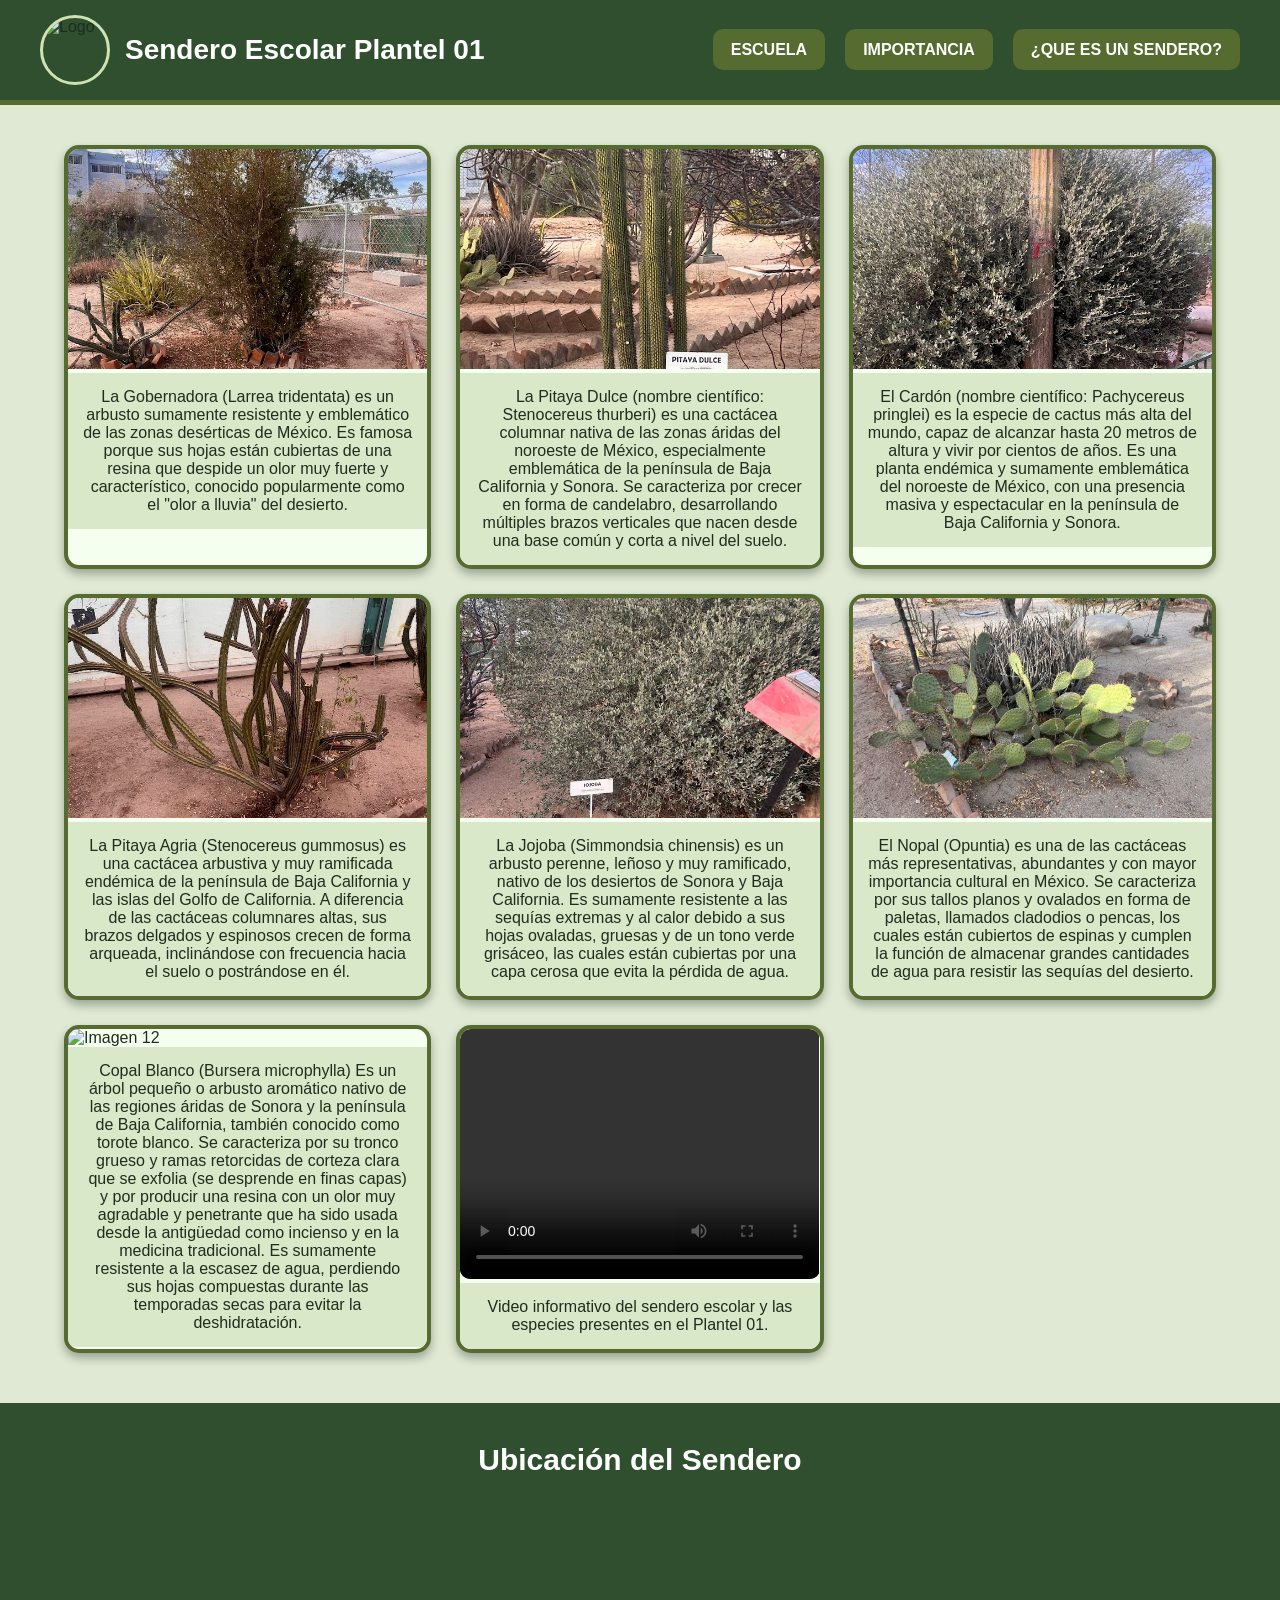
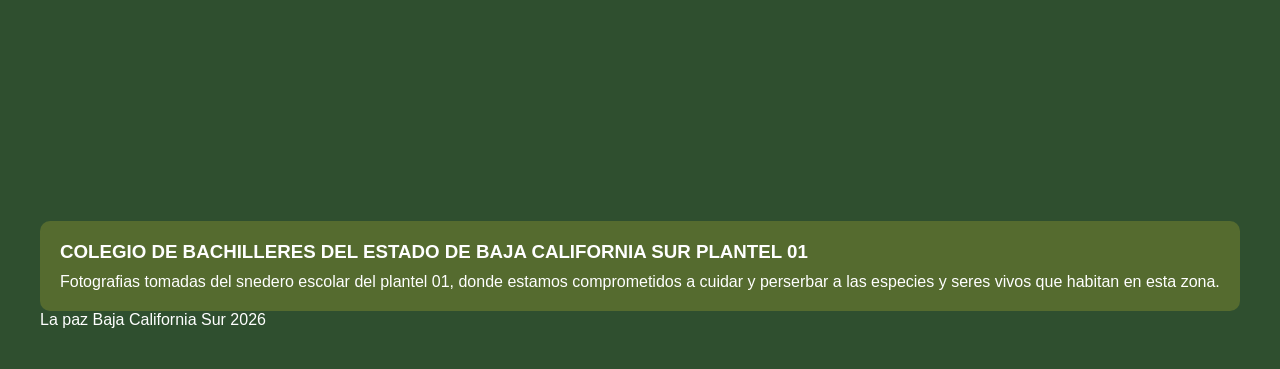
==== sendero/index.html @ 16b5c64f "Add files via upload" ====
<!DOCTYPE html>
<html lang="es">
<head>
    <meta charset="UTF-8">
    <meta name="viewport" content="width=device-width, initial-scale=1.0">
    <title>Sendero Cobach Plantel 01</title>
    <link rel="stylesheet" href="./sendero.css">
</head>
<body>

    <!-- BARRA DE NAVEGACIÓN -->
    <header>
        <nav class="navbar">

            <div class="logo-titulo">
                <img src="./Logotipo_COBACH.png" alt="Logo">
                <h1>Sendero Escolar Plantel 01</h1>
            </div>

            <ul class="menu">
                <li>
                    <a href="https://www.cobachbcs.edu.mx/" target="_blank">
                        ESCUELA
                    </a>
                </li>

                <li>
                    <a href="https://ibizabotanicobiotecnologico.com/que-es-un-jardin-botanico/" target="_blank">
                        IMPORTANCIA
                    </a>
                </li>

                <li>
                    <a href="https://buenosaires.gob.ar/gcaba_historico/noticias/asi-funcionan-los-senderos-escolares-de-la-ciudad" target="_blank">
                        ¿QUE ES UN SENDERO?
                    </a>
                </li>
            </ul>

        </nav>
    </header>

   
    <main>

        <section class="galeria">
         
            
            <div class="card">
                <img src="./8d905d65-46a2-4f76-96ae-9c691eae6c45.jpg" alt="Imagen 2">
                <p>La Gobernadora (Larrea tridentata) es un arbusto sumamente resistente y emblemático de las zonas desérticas de México. Es famosa porque sus hojas están cubiertas de una resina que despide un olor muy fuerte y característico, conocido popularmente como el "olor a lluvia" del desierto.</p>
            </div>

            
            <div class="card">
                <img src="./64dfc147-aa88-4e02-a486-56f45a81b579.jpg" alt="Imagen 3">
                <p>La Pitaya Dulce (nombre científico: Stenocereus thurberi) es una cactácea columnar nativa de las zonas áridas del noroeste de México, especialmente emblemática de la península de Baja California y Sonora. Se caracteriza por crecer en forma de candelabro, desarrollando múltiples brazos verticales que nacen desde una base común y corta a nivel del suelo.</p>
            </div>

           
            <div class="card">
                <img src="./217a3433-11b9-423f-9074-757a61aa53f0.jpg" alt="Imagen 4">
                <p>El Cardón (nombre científico: Pachycereus pringlei) es la especie de cactus más alta del mundo, capaz de alcanzar hasta 20 metros de altura y vivir por cientos de años. Es una planta endémica y sumamente emblemática del noroeste de México, con una presencia masiva y espectacular en la península de Baja California y Sonora.</p>
            </div>

           
            <div class="card">
                <img src="./852c79ca-5d94-40ac-962b-292f2fce3f3e.jpg" alt="Imagen 6">
                <p>La Pitaya Agria (Stenocereus gummosus) es una cactácea arbustiva y muy ramificada endémica de la península de Baja California y las islas del Golfo de California. A diferencia de las cactáceas columnares altas, sus brazos delgados y espinosos crecen de forma arqueada, inclinándose con frecuencia hacia el suelo o postrándose en él.</p>
            </div>

          
            <div class="card">
                <img src="./1898bb62-5201-4169-bfc8-3ea3bc43dfc9.jpg" alt="Imagen 7">
                <p>La Jojoba (Simmondsia chinensis) es un arbusto perenne, leñoso y muy ramificado, nativo de los desiertos de Sonora y Baja California. Es sumamente resistente a las sequías extremas y al calor debido a sus hojas ovaladas, gruesas y de un tono verde grisáceo, las cuales están cubiertas por una capa cerosa que evita la pérdida de agua.</p>
            </div>

            <div class="card">
                <img src="./aabf4e26-a12c-472e-bf76-3e1ccd9dc1ab.jpg" alt="Imagen 8">
                <p>El Nopal (Opuntia) es una de las cactáceas más representativas, abundantes y con mayor importancia cultural en México. Se caracteriza por sus tallos planos y ovalados en forma de paletas, llamados cladodios o pencas, los cuales están cubiertos de espinas y cumplen la función de almacenar grandes cantidades de agua para resistir las sequías del desierto.</p>
            </div>

           
            <div class="card">
                <img src="./WhatsApp Image 2025-05-19 at 5.53.58 PM.jpeg" alt="Imagen 12">
                <p>Copal Blanco (Bursera microphylla)
Es un árbol pequeño o arbusto aromático nativo de las regiones áridas de Sonora y la península de Baja California, también conocido como torote blanco. Se caracteriza por su tronco grueso y ramas retorcidas de corteza clara que se exfolia (se desprende en finas capas) y por producir una resina con un olor muy agradable y penetrante que ha sido usada desde la antigüedad como incienso y en la medicina tradicional. Es sumamente resistente a la escasez de agua, perdiendo sus hojas compuestas durante las temporadas secas para evitar la deshidratación.</p>
            </div>

            <div class="card video-card">

    <video controls>
        <source src="./video jardin botanico.mp4" type="video/mp4">
        Tu navegador no soporta videos.
    </video>

    <p>
        Video informativo del sendero escolar y las especies presentes en el Plantel 01.
    </p>

</div>

        </section>

    </main>

    
    <footer>

        <section class="mapa-info">

            <h2>Ubicación del Sendero</h2>

           
            <iframe 
    src="https://www.google.com/maps?q=Colegio+de+Bachilleres+Plantel+01+La+Paz+BCS&output=embed"
    width="100%"
    height="300"
    style="border:0;"
    allowfullscreen=""
    loading="lazy">
</iframe>
            </iframe>

            
            <div class="info">
                <h3>COLEGIO DE BACHILLERES DEL ESTADO DE BAJA CALIFORNIA SUR PLANTEL 01</h3>
                <p>Fotografias tomadas del snedero escolar del plantel 01, donde estamos comprometidos a cuidar y perserbar a las especies y seres vivos que habitan en esta zona.
                </p>
            </div>
            <div>
                <p>La paz Baja California Sur 2026</p>
            </div>

        </section>

    </footer>

</body>
</html>
---- sendero/sendero.css ----
*{
    margin: 0;
    padding: 0;
    box-sizing: border-box;
}


body{
    font-family: Arial, sans-serif;
    background-color: #dfe9d3;
    color: #1f2d1f;
}


.navbar{
    background-color: #2f4f2f;
    display: flex;
    justify-content: space-between;
    align-items: center;
    padding: 15px 40px;
    flex-wrap: wrap;
    border-bottom: 5px solid #556b2f;
}


.logo-titulo{
    display: flex;
    align-items: center;
    gap: 15px;
}

.logo-titulo img{
    width: 70px;
    height: 70px;
    border-radius: 50%;
    border: 3px solid #cfe2b3;
}

.logo-titulo h1{
    color: white;
    font-size: 28px;
}


.menu{
    list-style: none;
    display: flex;
    gap: 20px;
}

.menu li a{
    text-decoration: none;
    color: white;
    background-color: #556b2f;
    padding: 12px 18px;
    border-radius: 10px;
    transition: 0.3s;
    font-weight: bold;
}

.menu li a:hover{
    background-color: #6b8e23;
    transform: scale(1.05);
}


.galeria{
    width: 90%;
    margin: 40px auto;
    display: grid;
    grid-template-columns: repeat(3, 1fr);
    gap: 25px;
}


.card{
    background-color: #f5fff0;
    border: 4px solid #556b2f;
    border-radius: 15px;
    overflow: hidden;
    box-shadow: 0 5px 10px rgba(0,0,0,0.3);
    transition: 0.3s;
}

.card:hover{
    transform: translateY(-5px);
}

.card img{
    width: 100%;
    height: 220px;
    object-fit: cover;
}

.card p{
    padding: 15px;
    text-align: center;
    font-size: 16px;
    background-color: #d8e8c8;
}

.video-card video{
    width: 100%;
    height: 250px;
    object-fit: cover;
    border-radius: 10px;
}

footer{
    background-color: #2f4f2f;
    color: white;
    padding: 40px;
    margin-top: 50px;
}


.mapa-info h2{
    margin-bottom: 20px;
    font-size: 30px;
    text-align: center;
}

.info{
    margin-top: 20px;
    background-color: #556b2f;
    padding: 20px;
    border-radius: 10px;
}

.info h3{
    margin-bottom: 10px;
}


@media(max-width: 900px){

    .galeria{
        grid-template-columns: repeat(2, 1fr);
    }

}

@media(max-width: 600px){

    .galeria{
        grid-template-columns: 1fr;
    }

    .navbar{
        flex-direction: column;
        gap: 20px;
    }

    .menu{
        flex-direction: column;
        align-items: center;
    }

}
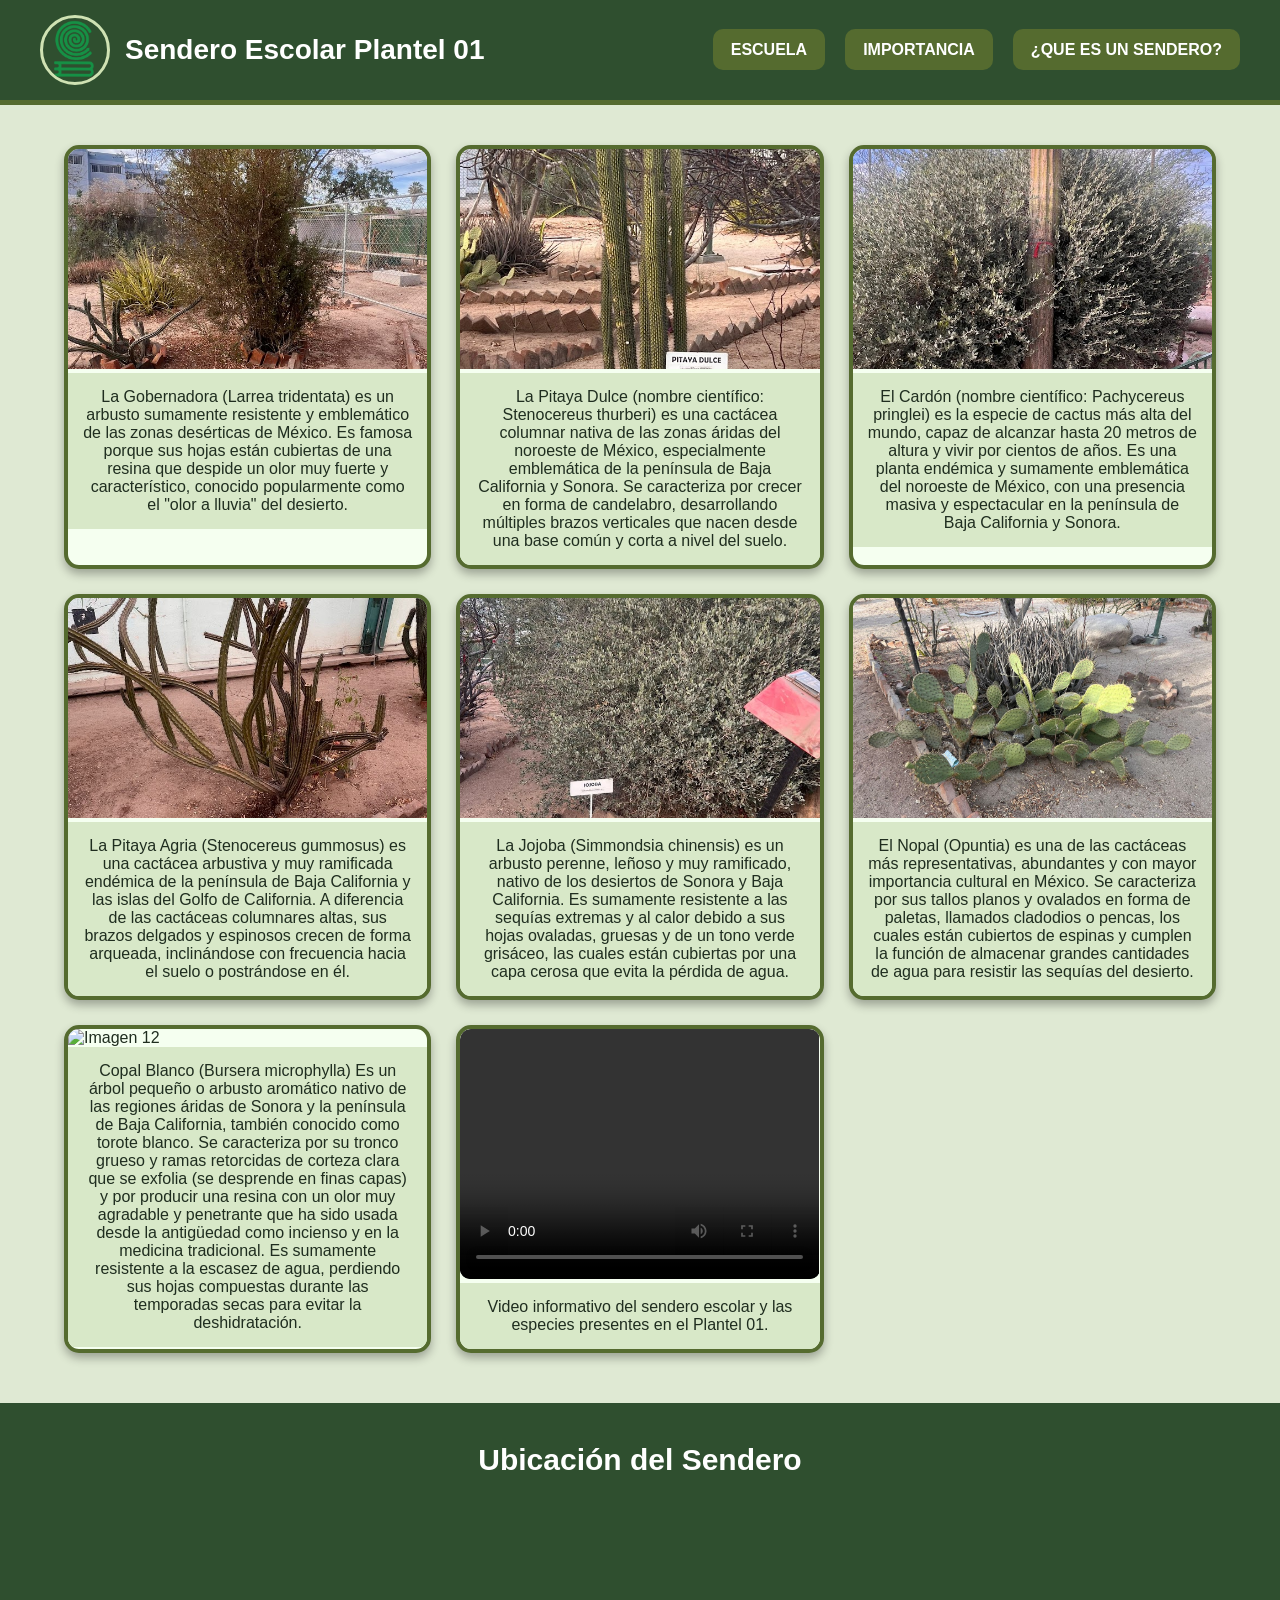
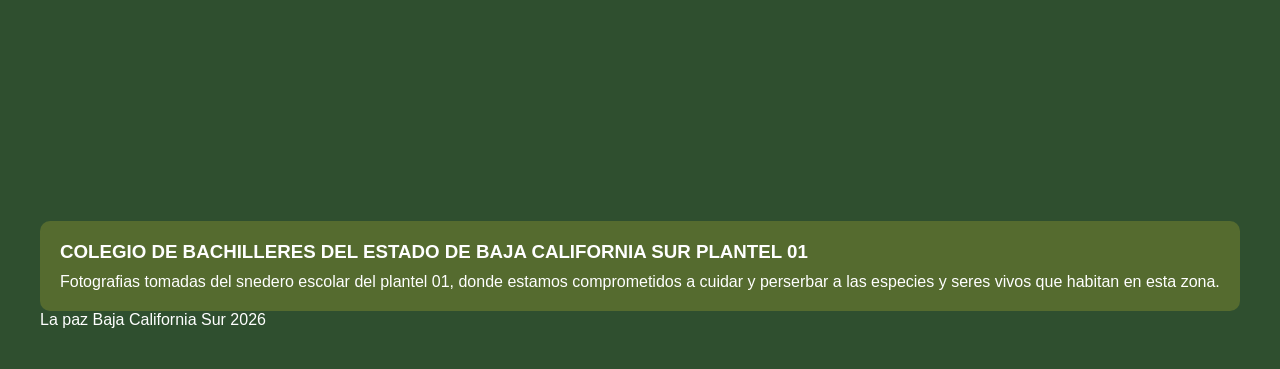
==== commit 9e915d46: "Fix HTML encoding issues in index.html" ====
--- a/sendero/index.html
+++ b/sendero/index.html
@@ -82,7 +82,7 @@
 
            
             <div class="card">
-                <img src="./WhatsApp Image 2025-05-19 at 5.53.58 PM.jpeg" alt="Imagen 12">
+                <img src="./copal.jpeg" alt="Imagen 12">
                 <p>Copal Blanco (Bursera microphylla)
 Es un árbol pequeño o arbusto aromático nativo de las regiones áridas de Sonora y la península de Baja California, también conocido como torote blanco. Se caracteriza por su tronco grueso y ramas retorcidas de corteza clara que se exfolia (se desprende en finas capas) y por producir una resina con un olor muy agradable y penetrante que ha sido usada desde la antigüedad como incienso y en la medicina tradicional. Es sumamente resistente a la escasez de agua, perdiendo sus hojas compuestas durante las temporadas secas para evitar la deshidratación.</p>
             </div>
@@ -137,4 +137,4 @@
     </footer>
 
 </body>
-</html>+</html>
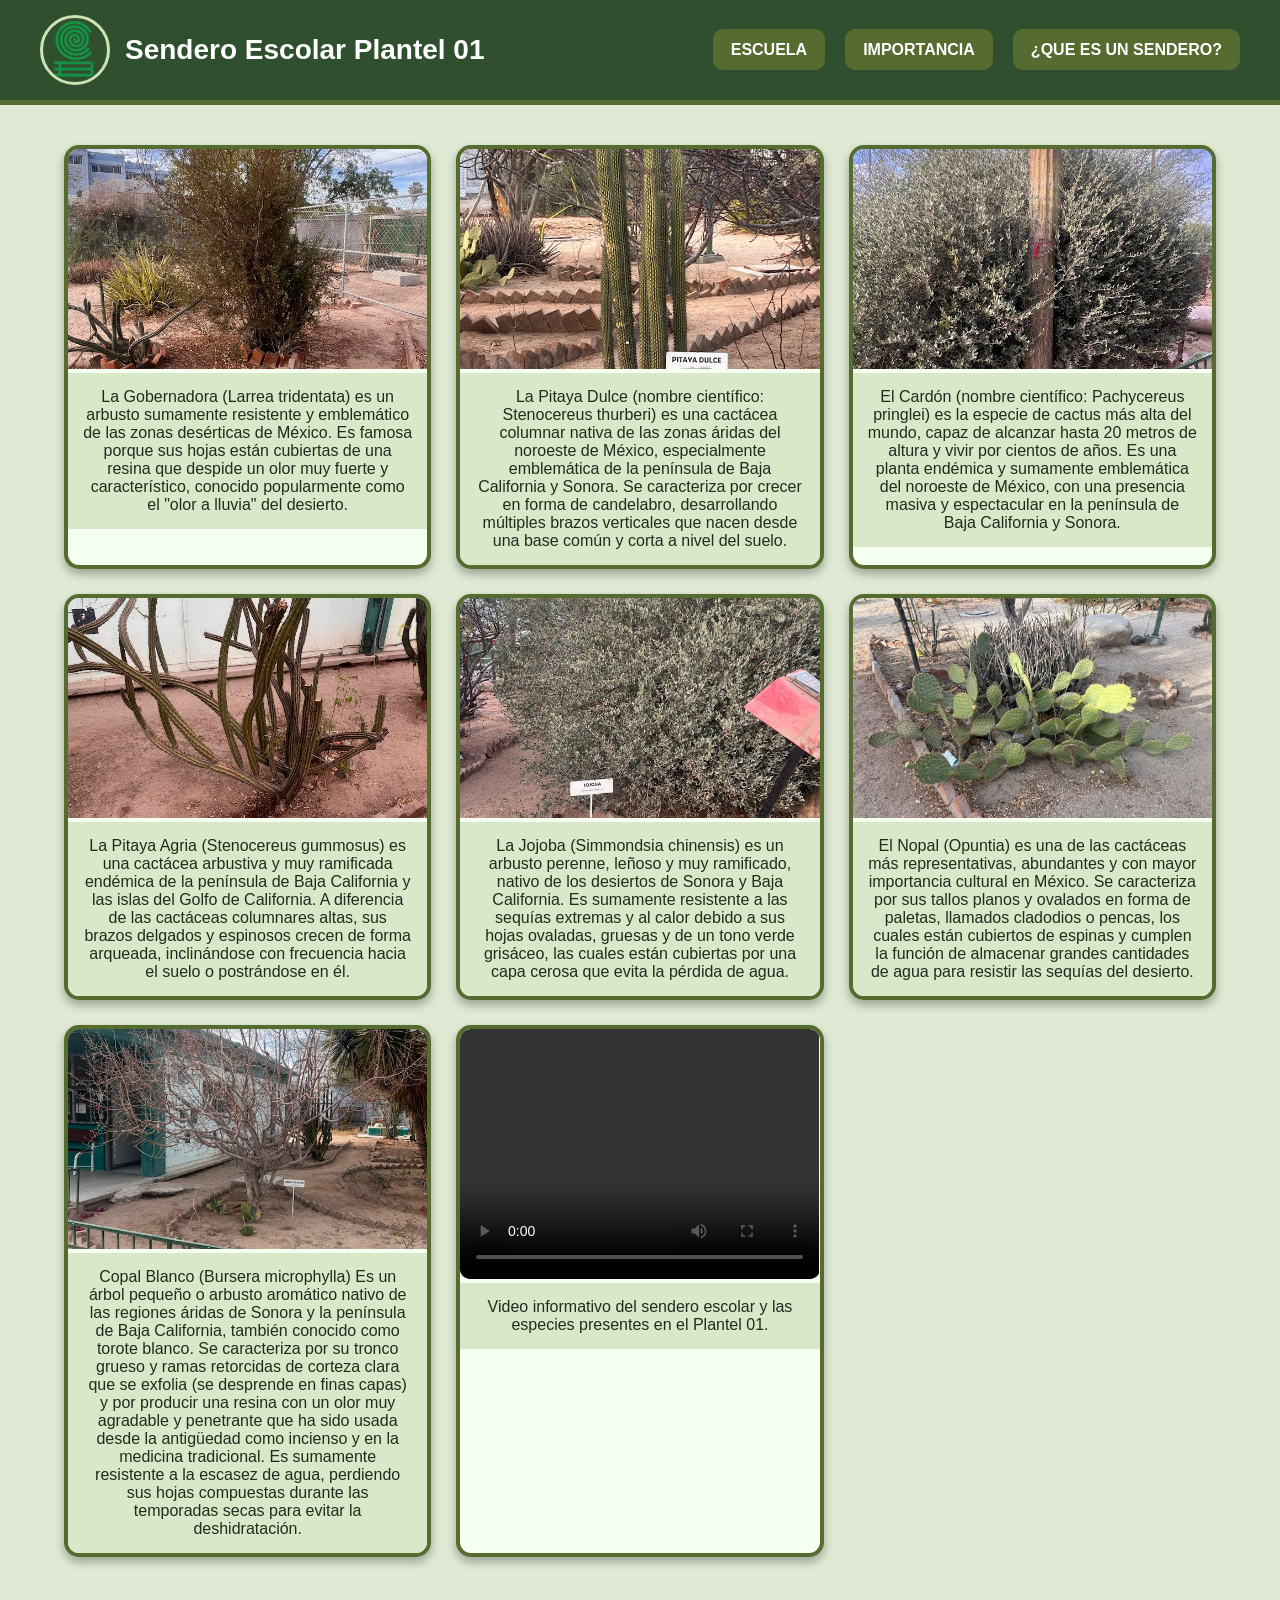
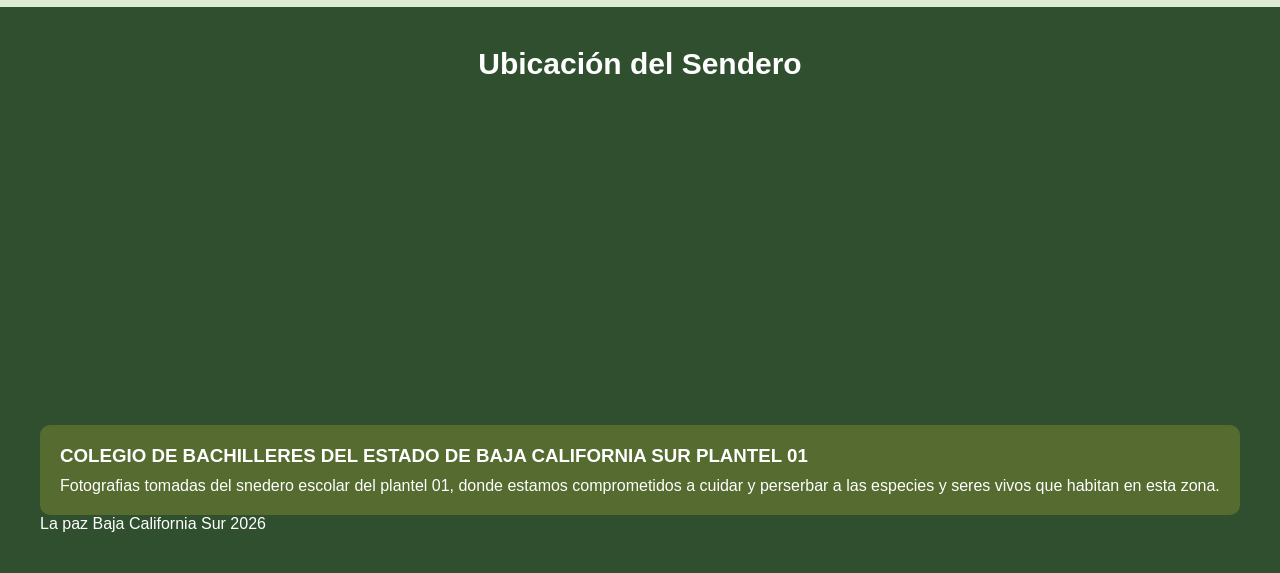
==== commit 6407651f: "Update index.html" ====
--- a/sendero/index.html
+++ b/sendero/index.html
@@ -82,7 +82,7 @@
 
            
             <div class="card">
-                <img src="./copal.jpeg" alt="Imagen 12">
+                <img src="./copal.jpg" alt="Imagen 12">
                 <p>Copal Blanco (Bursera microphylla)
 Es un árbol pequeño o arbusto aromático nativo de las regiones áridas de Sonora y la península de Baja California, también conocido como torote blanco. Se caracteriza por su tronco grueso y ramas retorcidas de corteza clara que se exfolia (se desprende en finas capas) y por producir una resina con un olor muy agradable y penetrante que ha sido usada desde la antigüedad como incienso y en la medicina tradicional. Es sumamente resistente a la escasez de agua, perdiendo sus hojas compuestas durante las temporadas secas para evitar la deshidratación.</p>
             </div>
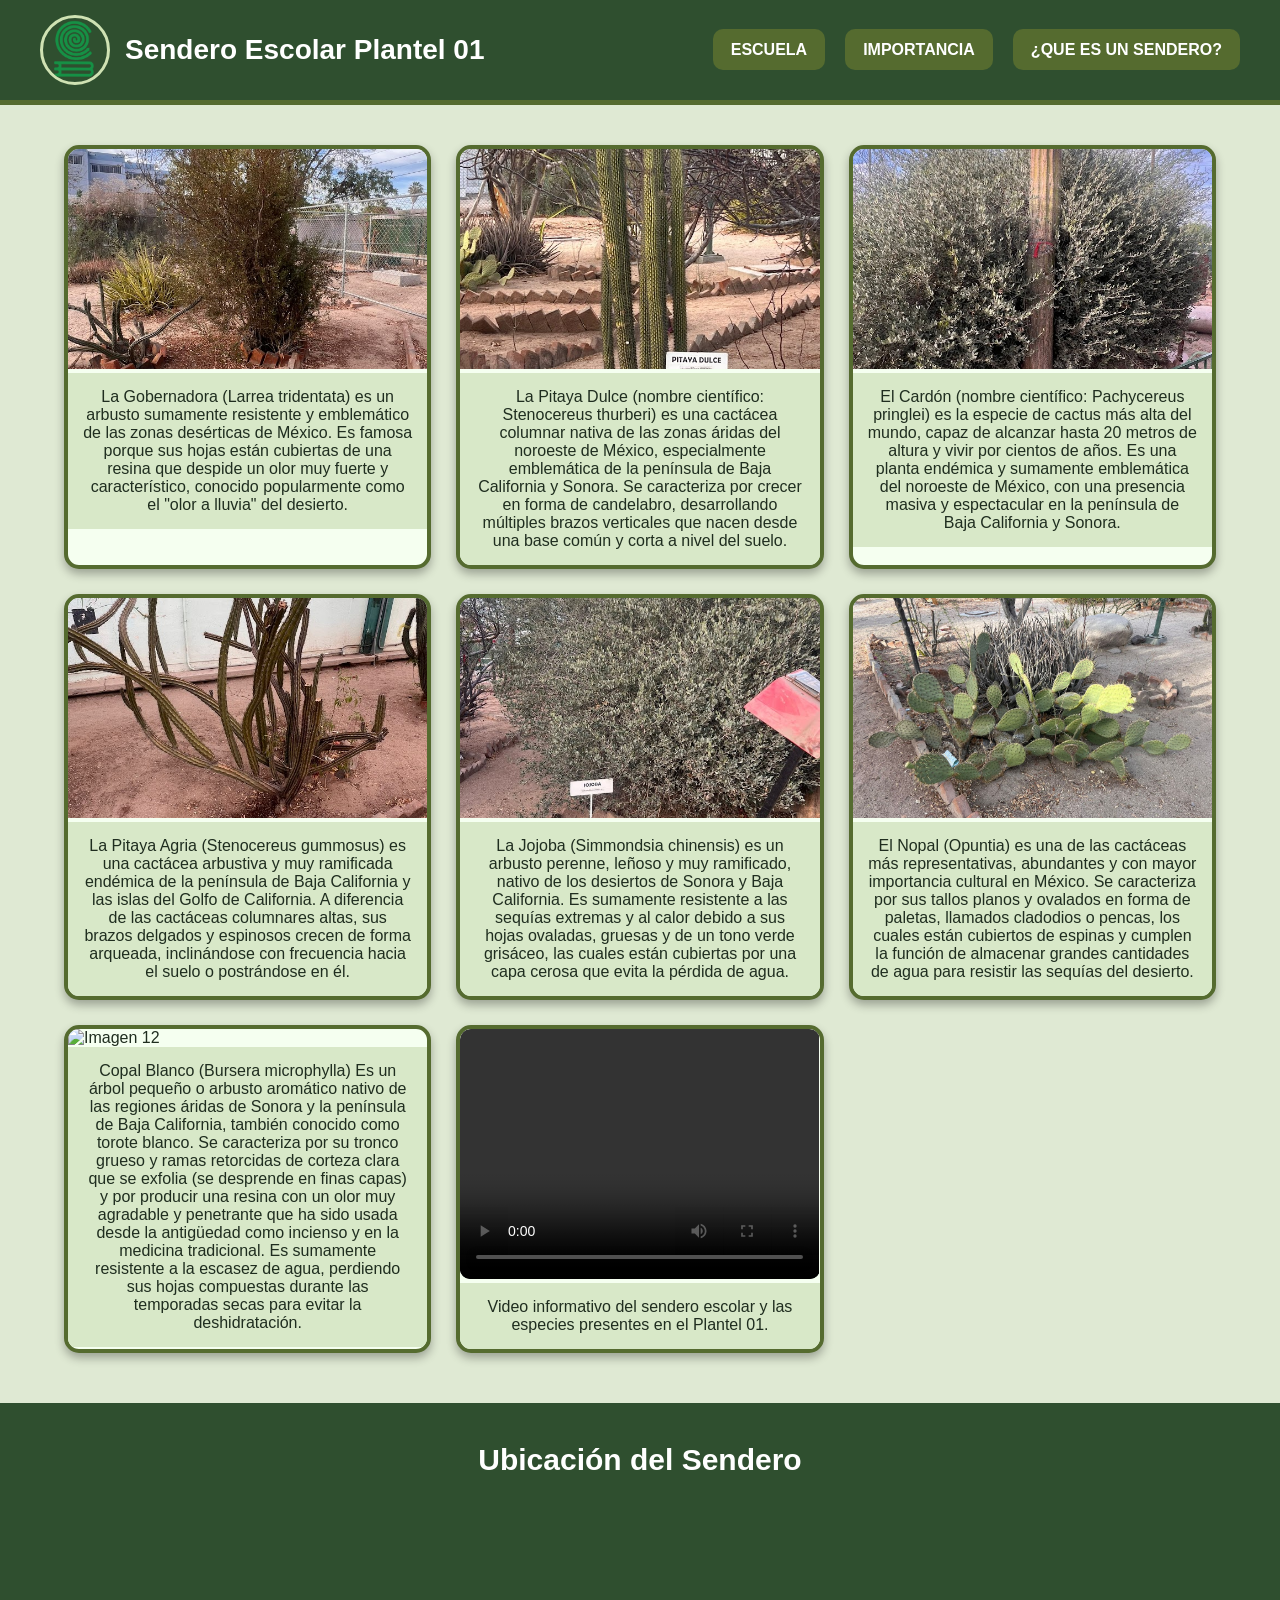
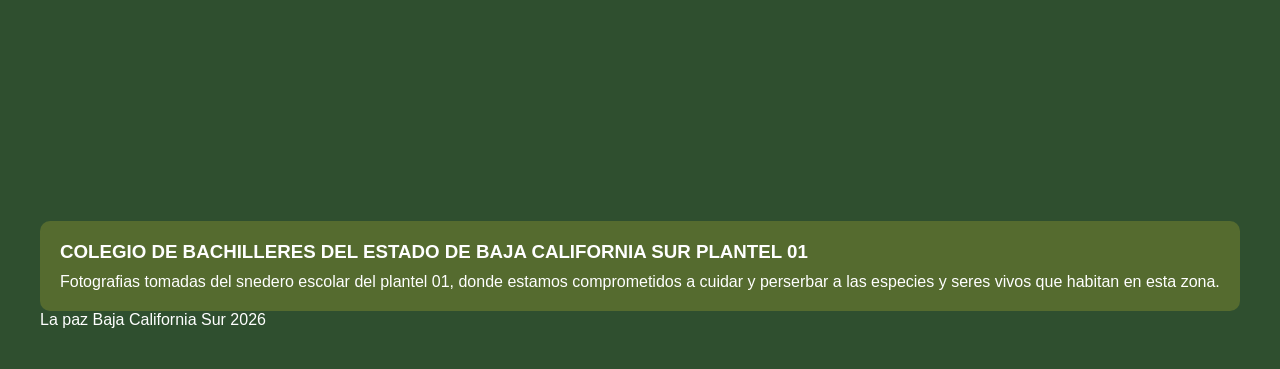
==== commit c8dc7bff: "Fix HTML encoding issues in index.html" ====
--- a/sendero/index.html
+++ b/sendero/index.html
@@ -82,7 +82,7 @@
 
            
             <div class="card">
-                <img src="./copal.jpg" alt="Imagen 12">
+                <img src="./WhatsApp Image 2025-05-19 at 5.53.58 PM.jpeg" alt="Imagen 12">
                 <p>Copal Blanco (Bursera microphylla)
 Es un árbol pequeño o arbusto aromático nativo de las regiones áridas de Sonora y la península de Baja California, también conocido como torote blanco. Se caracteriza por su tronco grueso y ramas retorcidas de corteza clara que se exfolia (se desprende en finas capas) y por producir una resina con un olor muy agradable y penetrante que ha sido usada desde la antigüedad como incienso y en la medicina tradicional. Es sumamente resistente a la escasez de agua, perdiendo sus hojas compuestas durante las temporadas secas para evitar la deshidratación.</p>
             </div>
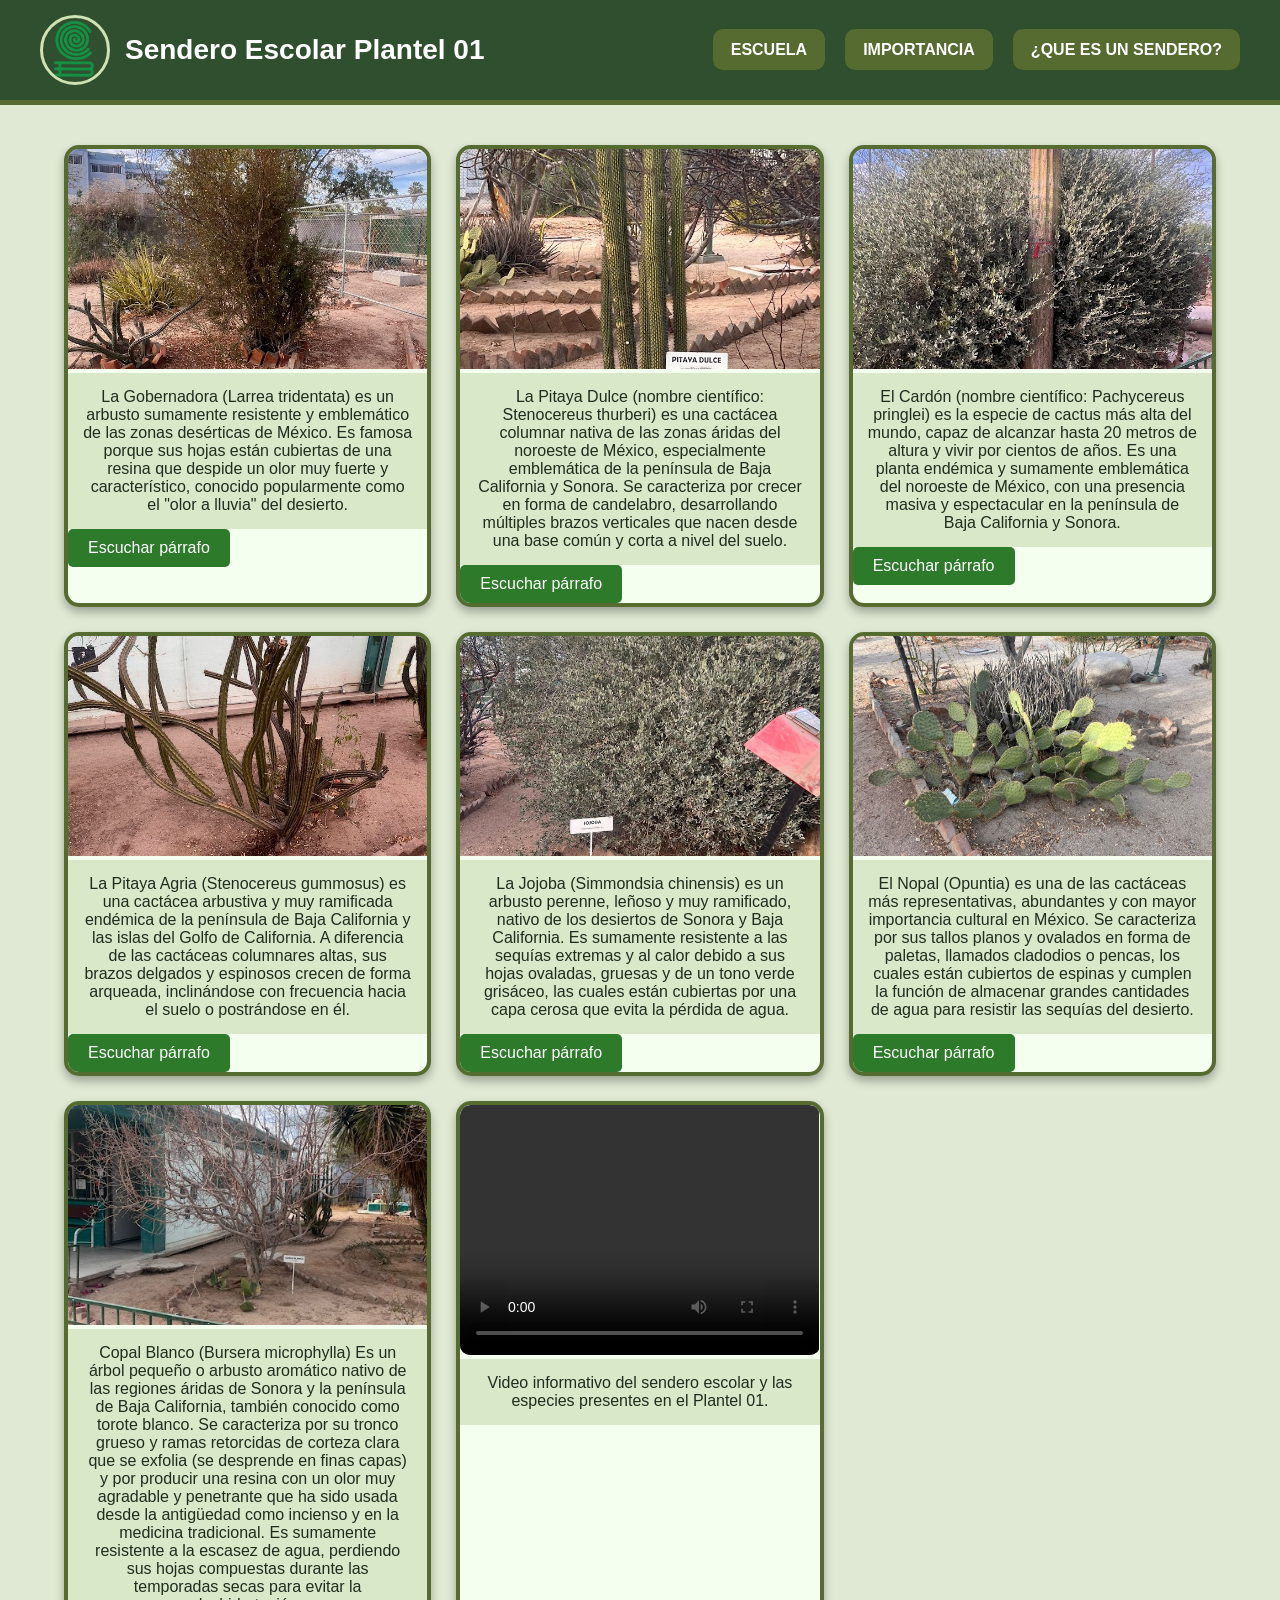
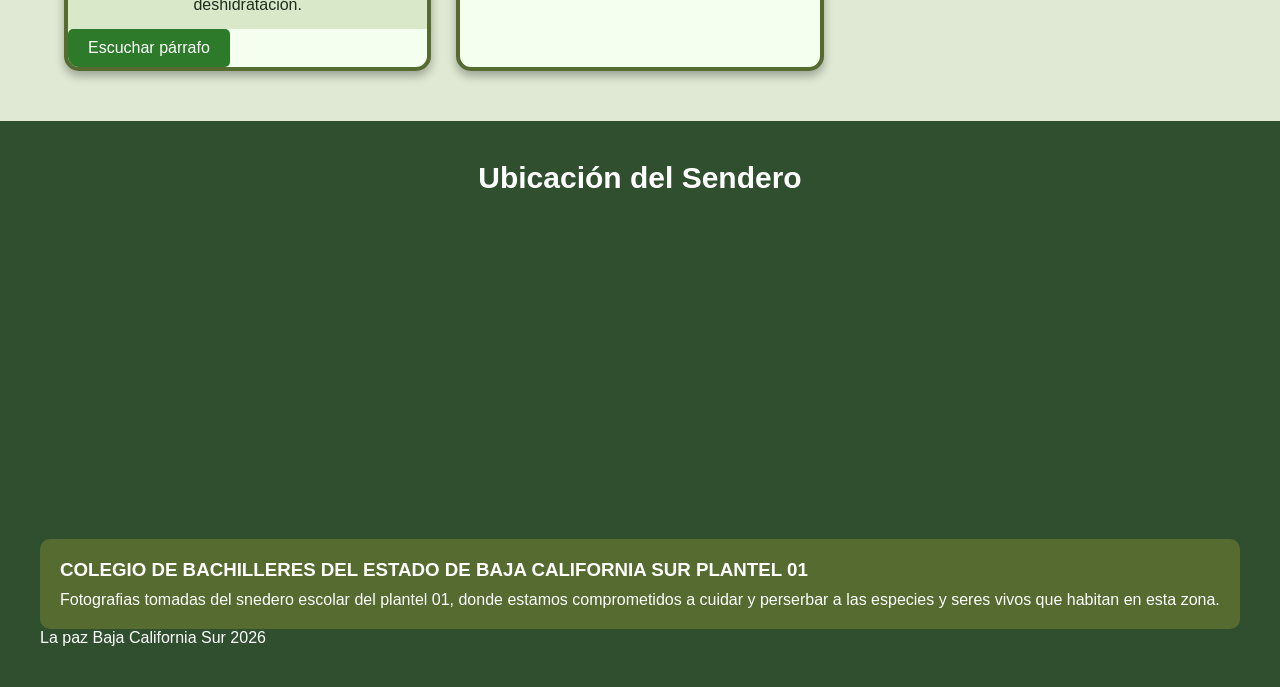
==== commit a61cfb9d: "Implement speech synthesis for plant descriptions Added buttons to listen to plant descriptions usin" ====
--- a/sendero/index.html
+++ b/sendero/index.html
@@ -6,6 +6,20 @@
     <title>Sendero Cobach Plantel 01</title>
     <link rel="stylesheet" href="./sendero.css">
 </head>
+<style>
+     button {
+            padding: 10px 20px;
+            font-size: 16px;
+            cursor: pointer;
+            background-color: #2d7a2b;
+            color: white;
+            border: none;
+            border-radius: 5px;
+        }
+        button:hover {
+            background-color: #54b18d;
+        }
+</style>
 <body>
 
     <!-- BARRA DE NAVEGACIÓN -->
@@ -48,44 +62,257 @@
             
             <div class="card">
                 <img src="./8d905d65-46a2-4f76-96ae-9c691eae6c45.jpg" alt="Imagen 2">
-                <p>La Gobernadora (Larrea tridentata) es un arbusto sumamente resistente y emblemático de las zonas desérticas de México. Es famosa porque sus hojas están cubiertas de una resina que despide un olor muy fuerte y característico, conocido popularmente como el "olor a lluvia" del desierto.</p>
+                <p id="parrafo-a-leer">La Gobernadora (Larrea tridentata) es un arbusto sumamente resistente y emblemático de las zonas desérticas de México. Es famosa porque sus hojas están cubiertas de una resina que despide un olor muy fuerte y característico, conocido popularmente como el "olor a lluvia" del desierto.</p>
+            
+    <button id="btn-escuchar">Escuchar párrafo</button>
+
+    <script>
+        const btnEscuchar = document.getElementById('btn-escuchar');
+        
+        // Capturamos el párrafo por su ID
+        const parrafo = document.getElementById('parrafo-a-leer');
+    
+        if ('speechSynthesis' in window) {
+            
+            btnEscuchar.addEventListener('click', () => {
+                // Cancelar cualquier reproducción previa activa
+                window.speechSynthesis.cancel();
+    
+                // Extraemos el texto limpio del párrafo usando textContent
+                const textoLimpio = parrafo.textContent.trim();
+    
+                if (textoLimpio) {
+                    const utterance = new SpeechSynthesisUtterance(textoLimpio);
+                    utterance.lang = 'es-ES'; // Idioma configurado en español
+                    
+                    // Reproducir
+                    window.speechSynthesis.speak(utterance);
+                }
+            });
+    
+        } else {
+            alert("Tu navegador no soporta la reproducción de voz.");
+        }
+    </script>
             </div>
 
             
             <div class="card">
                 <img src="./64dfc147-aa88-4e02-a486-56f45a81b579.jpg" alt="Imagen 3">
-                <p>La Pitaya Dulce (nombre científico: Stenocereus thurberi) es una cactácea columnar nativa de las zonas áridas del noroeste de México, especialmente emblemática de la península de Baja California y Sonora. Se caracteriza por crecer en forma de candelabro, desarrollando múltiples brazos verticales que nacen desde una base común y corta a nivel del suelo.</p>
+                <p id="parrafo-a-leer2">La Pitaya Dulce (nombre científico: Stenocereus thurberi) es una cactácea columnar nativa de las zonas áridas del noroeste de México, especialmente emblemática de la península de Baja California y Sonora. Se caracteriza por crecer en forma de candelabro, desarrollando múltiples brazos verticales que nacen desde una base común y corta a nivel del suelo.</p>
+                <button id="btn-escuchar2">Escuchar párrafo</button>
+
+                <script>
+                    const btnEscuchar2 = document.getElementById('btn-escuchar2');
+                    
+                    // Capturamos el párrafo por su ID
+                    const parrafo2 = document.getElementById('parrafo-a-leer2');
+                
+                    if ('speechSynthesis' in window) {
+                        
+                        btnEscuchar2.addEventListener('click', () => {
+                            // Cancelar cualquier reproducción previa activa
+                            window.speechSynthesis.cancel();
+                
+                            // Extraemos el texto limpio del párrafo usando textContent
+                            const textoLimpio2 = parrafo2.textContent.trim();
+                
+                            if (textoLimpio2) {
+                                const utterance2 = new SpeechSynthesisUtterance(textoLimpio2);
+                                utterance2.lang = 'es-ES'; // Idioma configurado en español
+                                
+                                // Reproducir
+                                window.speechSynthesis.speak(utterance2);
+                            }
+                        });
+                
+                    } else {
+                        alert("Tu navegador no soporta la reproducción de voz.");
+                    }
+                </script>
+          
+          
             </div>
 
            
             <div class="card">
                 <img src="./217a3433-11b9-423f-9074-757a61aa53f0.jpg" alt="Imagen 4">
-                <p>El Cardón (nombre científico: Pachycereus pringlei) es la especie de cactus más alta del mundo, capaz de alcanzar hasta 20 metros de altura y vivir por cientos de años. Es una planta endémica y sumamente emblemática del noroeste de México, con una presencia masiva y espectacular en la península de Baja California y Sonora.</p>
+                <p id="parrafo-a-leer3">El Cardón (nombre científico: Pachycereus pringlei) es la especie de cactus más alta del mundo, capaz de alcanzar hasta 20 metros de altura y vivir por cientos de años. Es una planta endémica y sumamente emblemática del noroeste de México, con una presencia masiva y espectacular en la península de Baja California y Sonora.</p>
+                <button id="btn-escuchar3">Escuchar párrafo</button>
+
+                <script>
+                    const btnEscuchar3 = document.getElementById('btn-escuchar3');
+                    
+                    // Capturamos el párrafo por su ID
+                    const parrafo3 = document.getElementById('parrafo-a-leer3');
+                
+                    if ('speechSynthesis' in window) {
+                        
+                        btnEscuchar3.addEventListener('click', () => {
+                            // Cancelar cualquier reproducción previa activa
+                            window.speechSynthesis.cancel();
+                
+                            // Extraemos el texto limpio del párrafo usando textContent
+                            const textoLimpio3 = parrafo3.textContent.trim();
+                
+                            if (textoLimpio3) {
+                                const utterance3 = new SpeechSynthesisUtterance(textoLimpio3);
+                                utterance3.lang = 'es-ES'; // Idioma configurado en español
+                                
+                                // Reproducir
+                                window.speechSynthesis.speak(utterance3);
+                            }
+                        });
+                
+                    } else {
+                        alert("Tu navegador no soporta la reproducción de voz.");
+                    }
+                </script>
             </div>
 
            
             <div class="card">
                 <img src="./852c79ca-5d94-40ac-962b-292f2fce3f3e.jpg" alt="Imagen 6">
-                <p>La Pitaya Agria (Stenocereus gummosus) es una cactácea arbustiva y muy ramificada endémica de la península de Baja California y las islas del Golfo de California. A diferencia de las cactáceas columnares altas, sus brazos delgados y espinosos crecen de forma arqueada, inclinándose con frecuencia hacia el suelo o postrándose en él.</p>
+                <p id="parrafo-a-leer4">La Pitaya Agria (Stenocereus gummosus) es una cactácea arbustiva y muy ramificada endémica de la península de Baja California y las islas del Golfo de California. A diferencia de las cactáceas columnares altas, sus brazos delgados y espinosos crecen de forma arqueada, inclinándose con frecuencia hacia el suelo o postrándose en él.</p>
+                <button id="btn-escuchar4">Escuchar párrafo</button>
+
+                <script>
+                    const btnEscuchar4 = document.getElementById('btn-escuchar4');
+                    
+                    // Capturamos el párrafo por su ID
+                    const parrafo4 = document.getElementById('parrafo-a-leer4');
+                
+                    if ('speechSynthesis' in window) {
+                        
+                        btnEscuchar4.addEventListener('click', () => {
+                            // Cancelar cualquier reproducción previa activa
+                            window.speechSynthesis.cancel();
+                
+                            // Extraemos el texto limpio del párrafo usando textContent
+                            const textoLimpio4 = parrafo4.textContent.trim();
+                
+                            if (textoLimpio4) {
+                                const utterance4 = new SpeechSynthesisUtterance(textoLimpio4);
+                                utterance4.lang = 'es-ES'; // Idioma configurado en español
+                                
+                                // Reproducir
+                                window.speechSynthesis.speak(utterance4);
+                            }
+                        });
+                
+                    } else {
+                        alert("Tu navegador no soporta la reproducción de voz.");
+                    }
+                </script>
             </div>
 
           
             <div class="card">
                 <img src="./1898bb62-5201-4169-bfc8-3ea3bc43dfc9.jpg" alt="Imagen 7">
-                <p>La Jojoba (Simmondsia chinensis) es un arbusto perenne, leñoso y muy ramificado, nativo de los desiertos de Sonora y Baja California. Es sumamente resistente a las sequías extremas y al calor debido a sus hojas ovaladas, gruesas y de un tono verde grisáceo, las cuales están cubiertas por una capa cerosa que evita la pérdida de agua.</p>
+                <p id="parrafo-a-leer5">La Jojoba (Simmondsia chinensis) es un arbusto perenne, leñoso y muy ramificado, nativo de los desiertos de Sonora y Baja California. Es sumamente resistente a las sequías extremas y al calor debido a sus hojas ovaladas, gruesas y de un tono verde grisáceo, las cuales están cubiertas por una capa cerosa que evita la pérdida de agua.</p>
+                <button id="btn-escuchar5">Escuchar párrafo</button>
+
+                <script>
+                    const btnEscuchar5 = document.getElementById('btn-escuchar5');
+                    
+                    // Capturamos el párrafo por su ID
+                    const parrafo5 = document.getElementById('parrafo-a-leer5');
+                
+                    if ('speechSynthesis' in window) {
+                        
+                        btnEscuchar5.addEventListener('click', () => {
+                            // Cancelar cualquier reproducción previa activa
+                            window.speechSynthesis.cancel();
+                
+                            // Extraemos el texto limpio del párrafo usando textContent
+                            const textoLimpio5 = parrafo5.textContent.trim();
+                
+                            if (textoLimpio5) {
+                                const utterance5 = new SpeechSynthesisUtterance(textoLimpio5);
+                                utterance5.lang = 'es-ES'; // Idioma configurado en español
+                                
+                                // Reproducir
+                                window.speechSynthesis.speak(utterance5);
+                            }
+                        });
+                
+                    } else {
+                        alert("Tu navegador no soporta la reproducción de voz.");
+                    }
+                </script>
             </div>
 
             <div class="card">
                 <img src="./aabf4e26-a12c-472e-bf76-3e1ccd9dc1ab.jpg" alt="Imagen 8">
-                <p>El Nopal (Opuntia) es una de las cactáceas más representativas, abundantes y con mayor importancia cultural en México. Se caracteriza por sus tallos planos y ovalados en forma de paletas, llamados cladodios o pencas, los cuales están cubiertos de espinas y cumplen la función de almacenar grandes cantidades de agua para resistir las sequías del desierto.</p>
+                <p id="parrafo-a-leer6">El Nopal (Opuntia) es una de las cactáceas más representativas, abundantes y con mayor importancia cultural en México. Se caracteriza por sus tallos planos y ovalados en forma de paletas, llamados cladodios o pencas, los cuales están cubiertos de espinas y cumplen la función de almacenar grandes cantidades de agua para resistir las sequías del desierto.</p>
+                <button id="btn-escuchar6">Escuchar párrafo</button>
+
+                <script>
+                    const btnEscuchar6 = document.getElementById('btn-escuchar6');
+                    
+                    // Capturamos el párrafo por su ID
+                    const parrafo6 = document.getElementById('parrafo-a-leer6');
+                
+                    if ('speechSynthesis' in window) {
+                        
+                        btnEscuchar6.addEventListener('click', () => {
+                            // Cancelar cualquier reproducción previa activa
+                            window.speechSynthesis.cancel();
+                
+                            // Extraemos el texto limpio del párrafo usando textContent
+                            const textoLimpio6 = parrafo6.textContent.trim();
+                
+                            if (textoLimpio6) {
+                                const utterance6 = new SpeechSynthesisUtterance(textoLimpio6);
+                                utterance6.lang = 'es-ES'; // Idioma configurado en español
+                                
+                                // Reproducir
+                                window.speechSynthesis.speak(utterance6);
+                            }
+                        });
+                
+                    } else {
+                        alert("Tu navegador no soporta la reproducción de voz.");
+                    }
+                </script>
             </div>
 
            
             <div class="card">
                 <img src="./WhatsApp Image 2025-05-19 at 5.53.58 PM.jpeg" alt="Imagen 12">
-                <p>Copal Blanco (Bursera microphylla)
+                <p id="parrafo-a-leer7">Copal Blanco (Bursera microphylla)
 Es un árbol pequeño o arbusto aromático nativo de las regiones áridas de Sonora y la península de Baja California, también conocido como torote blanco. Se caracteriza por su tronco grueso y ramas retorcidas de corteza clara que se exfolia (se desprende en finas capas) y por producir una resina con un olor muy agradable y penetrante que ha sido usada desde la antigüedad como incienso y en la medicina tradicional. Es sumamente resistente a la escasez de agua, perdiendo sus hojas compuestas durante las temporadas secas para evitar la deshidratación.</p>
-            </div>
+<button id="btn-escuchar7">Escuchar párrafo</button>
+
+                <script>
+                    const btnEscuchar7 = document.getElementById('btn-escuchar7');
+                    
+                    // Capturamos el párrafo por su ID
+                    const parrafo7 = document.getElementById('parrafo-a-leer7');
+                
+                    if ('speechSynthesis' in window) {
+                        
+                        btnEscuchar7.addEventListener('click', () => {
+                            // Cancelar cualquier reproducción previa activa
+                            window.speechSynthesis.cancel();
+                
+                            // Extraemos el texto limpio del párrafo usando textContent
+                            const textoLimpio7 = parrafo7.textContent.trim();
+                
+                            if (textoLimpio7) {
+                                const utterance7 = new SpeechSynthesisUtterance(textoLimpio7);
+                                utterance7.lang = 'es-ES'; // Idioma configurado en español
+                                
+                                // Reproducir
+                                window.speechSynthesis.speak(utterance7);
+                            }
+                        });
+                
+                    } else {
+                        alert("Tu navegador no soporta la reproducción de voz.");
+                    }
+                </script>            
+</div>
 
             <div class="card video-card">
 
